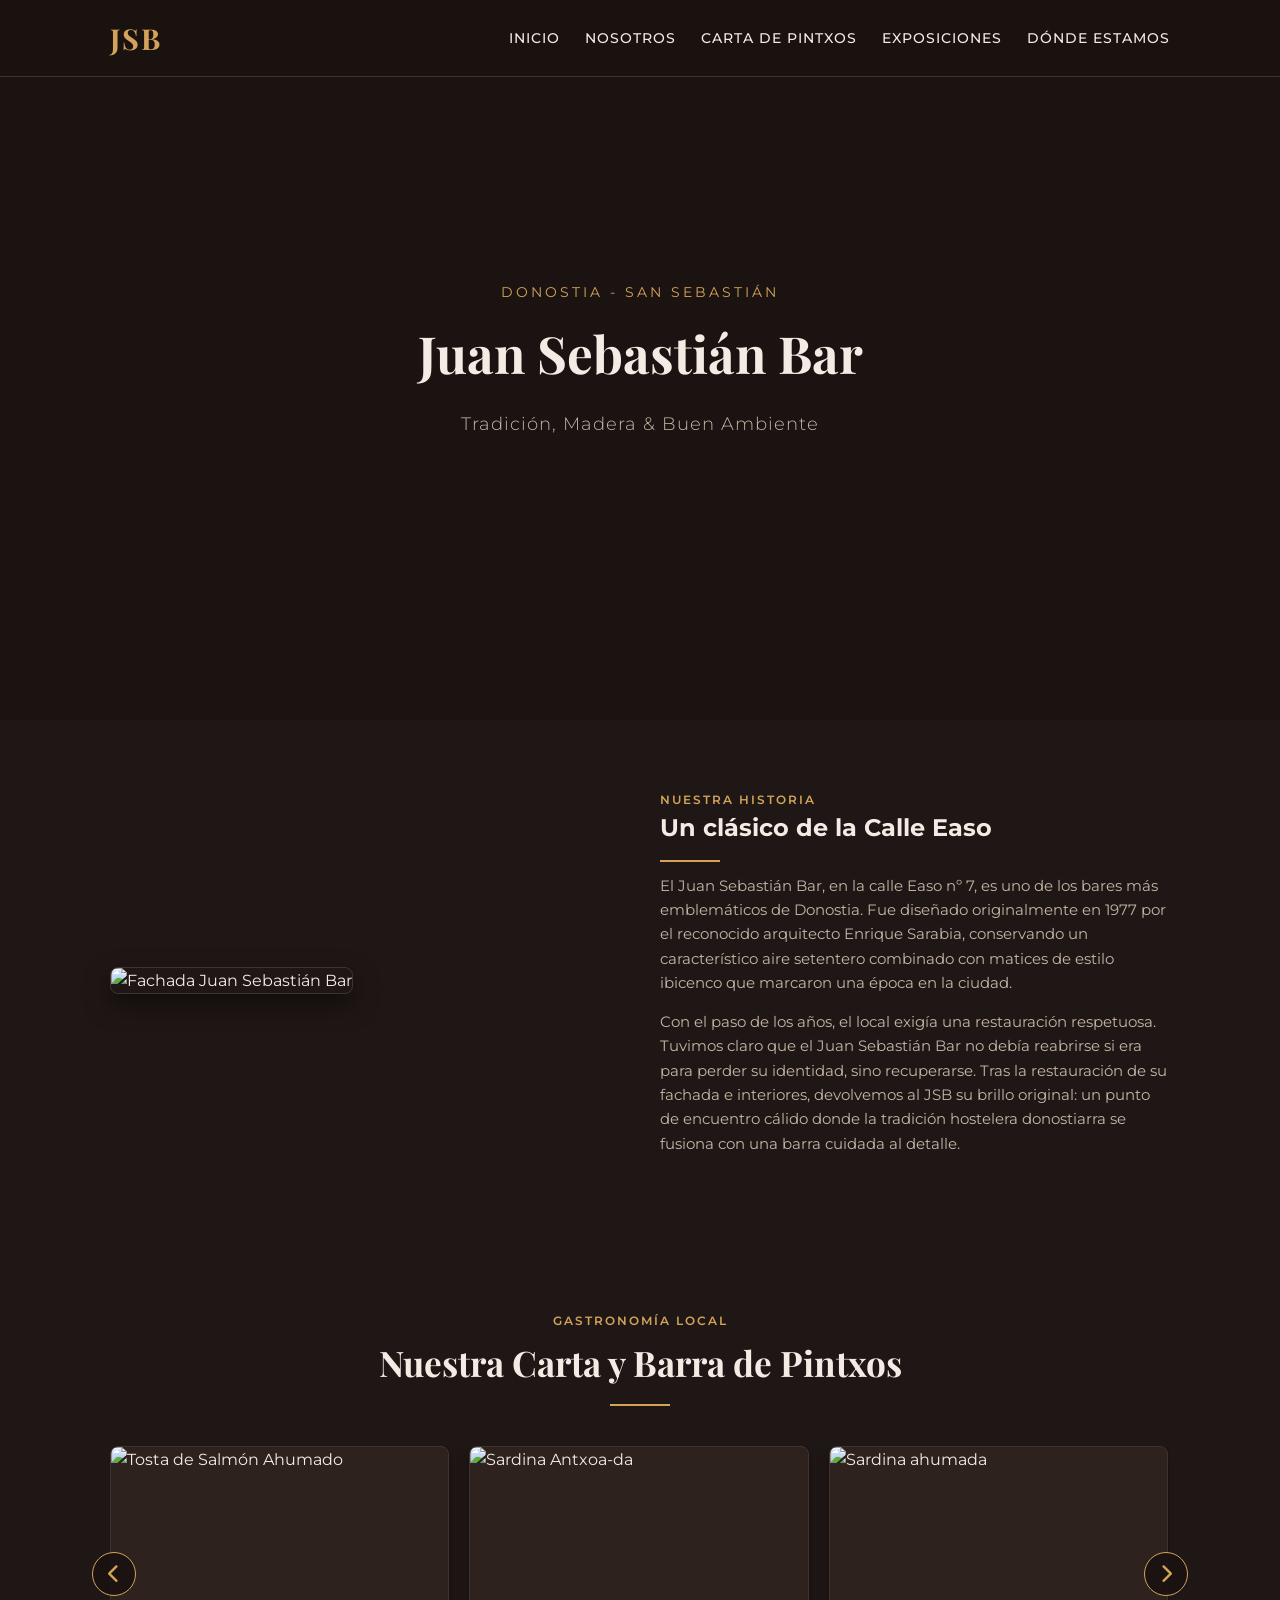
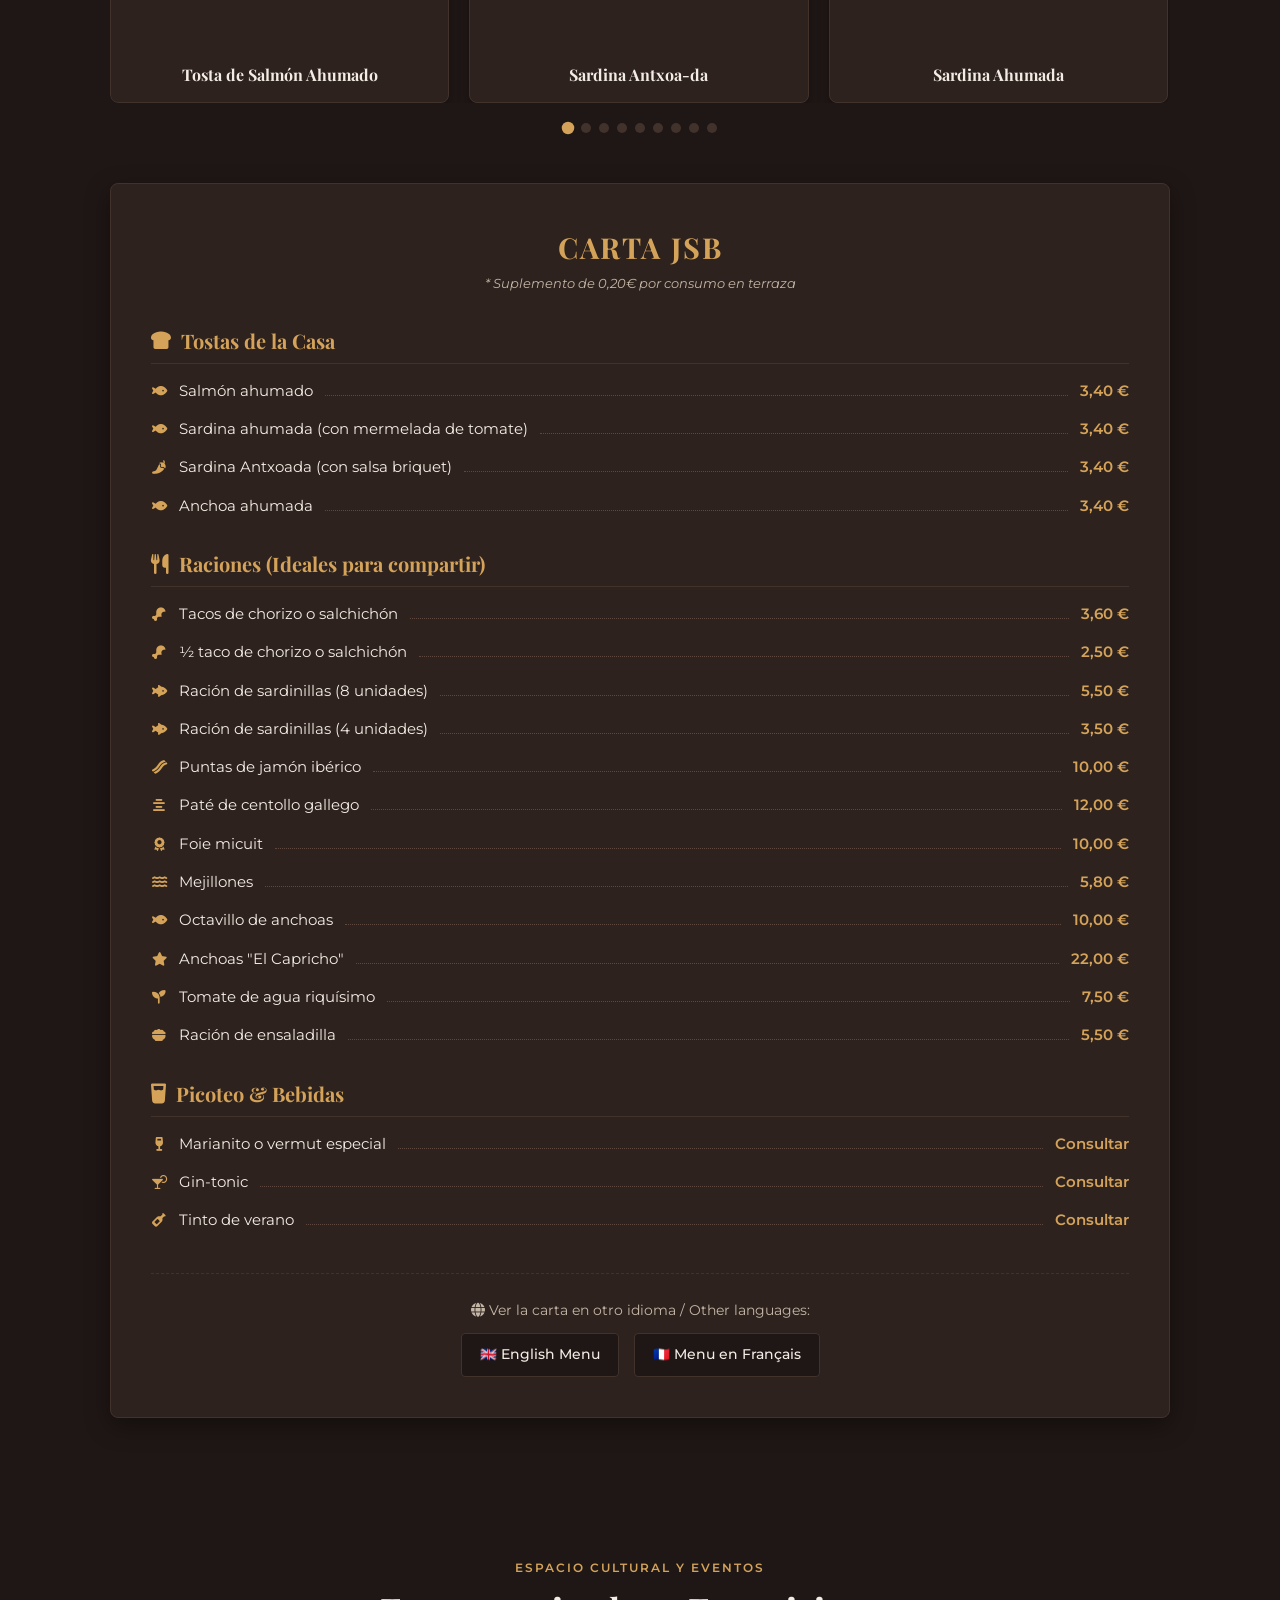
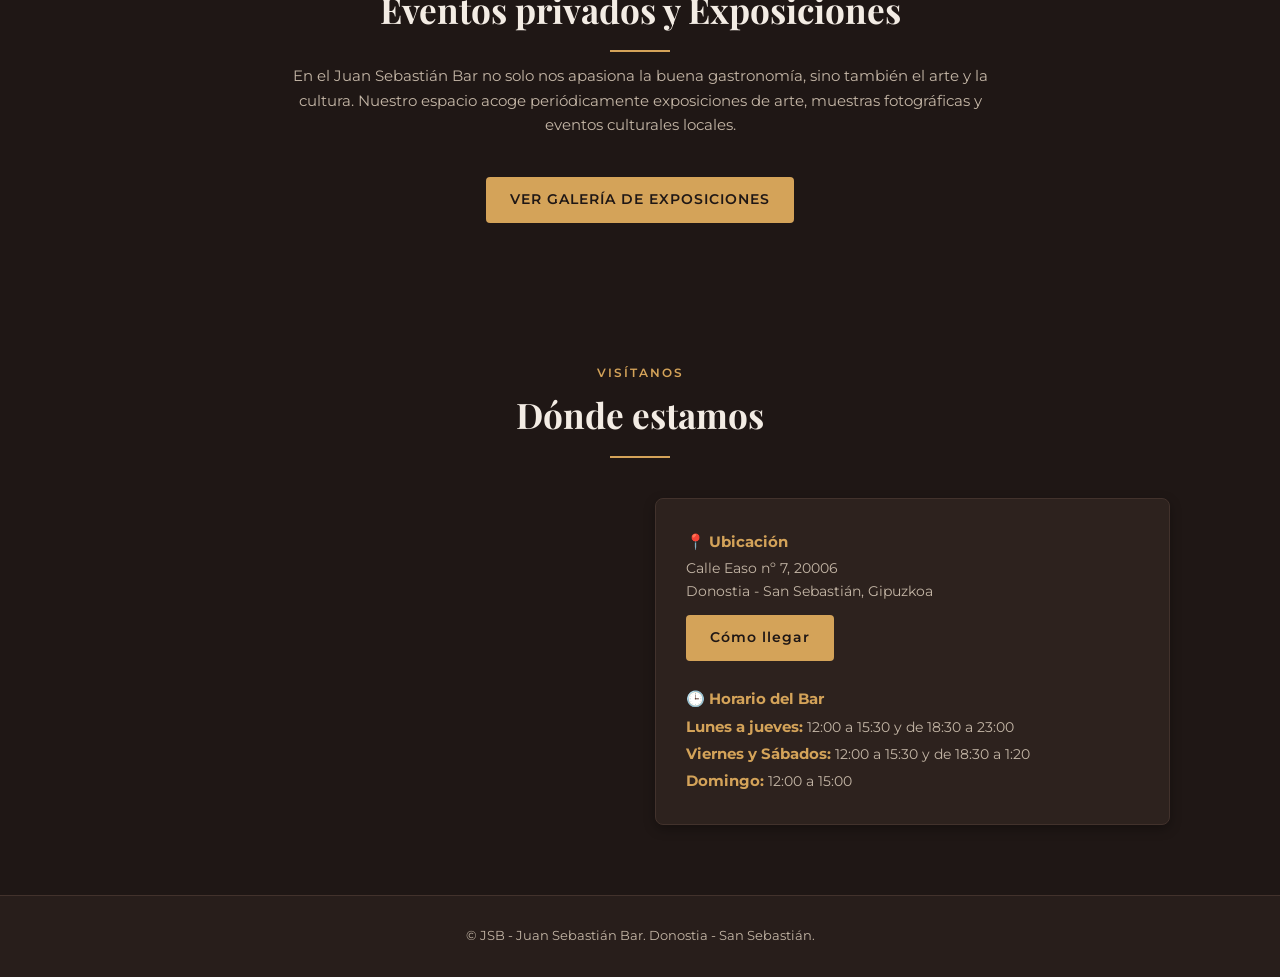
==== index.html @ ae6608cb "Add files via upload" ====
<!DOCTYPE html>
<html lang="es">
<head>
    <meta charset="UTF-8">
    <meta name="viewport" content="width=device-width, initial-scale=1.0">
    <title>JSB - Juan Sebastián Bar | Donostia</title>

    <!-- Fuentes Google -->
    <link rel="preconnect" href="https://fonts.googleapis.com">
    <link rel="preconnect" href="https://fonts.gstatic.com" crossorigin>
    <link href="https://fonts.googleapis.com/css2?family=Playfair+Display:ital,wght@0,500;0,700;1,400&family=Montserrat:wght@300;400;500;600&display=swap" rel="stylesheet">

    <!-- Iconos FontAwesome -->
    <link rel="stylesheet" href="https://cdnjs.cloudflare.com/ajax/libs/font-awesome/6.4.0/css/all.min.css">

    <!-- Estilos CSS -->
    <link rel="stylesheet" href="Style.css">
</head>
<body>

    <!-- NAVEGACIÓN EN MADERA OSCURA -->
    <nav>
        <div class="nav-container">
            <a href="#inicio" class="logo">JSB</a>

            <ul class="nav-links">
                <li><a href="#inicio">Inicio</a></li>
                <li><a href="#historia">Nosotros</a></li>
                <li><a href="#pintxos">Carta de Pintxos</a></li>
                <li><a href="#eventos">Exposiciones</a></li>
                <li><a href="#contacto">Dónde estamos</a></li>
            </ul>
        </div>
    </nav>

    <!-- BANNER PRINCIPAL CON FONDO MADERA/CÁLIDO -->
    <header id="inicio" class="hero-banner" style="background: linear-gradient(rgba(26, 18, 16, 0.75), rgba(26, 18, 16, 0.75)), url('imagenes/image1.jpeg') center/cover no-repeat;">
        <div class="hero-box fade-in">
            <span class="hero-tag">DONOSTIA - SAN SEBASTIÁN</span>
            <h1>Juan Sebastián Bar</h1>
            <p class="hero-subtitle">Tradición, Madera & Buen Ambiente</p>
        </div>
    </header>

    <!-- SECCIÓN NUESTRA HISTORIA -->
    <section id="historia" class="history-container fade-in">
        <div class="history-grid">
            <div class="history-image">
                <img src="imagenes/image1.jpeg" alt="Fachada Juan Sebastián Bar">
            </div>
            <div class="history-text">
                <span class="section-subtitle">NUESTRA HISTORIA</span>
                <h2>Un clásico de la Calle Easo</h2>
                <div class="gold-line"></div>
                <p>
                    El Juan Sebastián Bar, en la calle Easo nº 7, es uno de los bares más emblemáticos de Donostia. Fue diseñado originalmente en 1977 por el reconocido arquitecto Enrique Sarabia, conservando un característico aire setentero combinado con matices de estilo ibicenco que marcaron una época en la ciudad.
                </p>
                <p>
                    Con el paso de los años, el local exigía una restauración respetuosa. Tuvimos claro que el Juan Sebastián Bar no debía reabrirse si era para perder su identidad, sino recuperarse. Tras la restauración de su fachada e interiores, devolvemos al JSB su brillo original: un punto de encuentro cálido donde la tradición hostelera donostiarra se fusiona con una barra cuidada al detalle.
                </p>
            </div>
        </div>
    </section>

    <!-- SECCIÓN GASTRONOMÍA -->
    <!-- SECCIÓN GASTRONOMÍA CON CARRUSEL -->
    <section id="pintxos" class="pintxos-section fade-in">
        <div class="section-title-container">
            <span class="section-subtitle">GASTRONOMÍA LOCAL</span>
            <h2>Nuestra Carta y Barra de Pintxos</h2>
            <div class="gold-line center"></div>
        </div>

        <!-- CARRUSEL INTERACTIVO -->
        <div class="tostas-carousel-container">
    <button class="tostas-arrow prev-tosta" id="prevBtn"><i class="fa-solid fa-chevron-left"></i></button>
    
    <div class="tostas-track-container">
        <div class="tostas-track" id="carouselTrack">
            <div class="tosta-card">
                <div class="img-wrapper"><img src="imagenes/salmon.jpeg" alt="Tosta de Salmón Ahumado"></div>
                <h4>Tosta de Salmón Ahumado</h4>
            </div>
            <div class="tosta-card">
                <div class="img-wrapper"><img src="imagenes/antxoapica.jpeg" alt="Sardina Antxoa-da"></div>
                <h4>Sardina Antxoa-da</h4>
            </div>
            <div class="tosta-card">
                <div class="img-wrapper"><img src="imagenes/sanrdinadulce.jpeg" alt="Sardina ahumada"></div>
                <h4>Sardina Ahumada</h4>
            </div>
            <div class="tosta-card">
                <div class="img-wrapper"><img src="imagenes/tostasard.jpeg" alt="Anchoa ahumada"></div>
                <h4>Anchoa Ahumada</h4>
            </div>
            <div class="tosta-card">
                <div class="img-wrapper"><img src="imagenes/foit.jpeg" alt="Foie micuit"></div>
                <h4>Foie Micuit</h4>
            </div>
            <div class="tosta-card">
                <div class="img-wrapper"><img src="imagenes/tomate.jpeg" alt="Tomate riquísimo"></div>
                <h4>Tomate Riquísimo</h4>
            </div>
            <div class="tosta-card">
                <div class="img-wrapper"><img src="imagenes/puntas.jpeg" alt="Puntas de jamón"></div>
                <h4>Puntas de Jamón</h4>
            </div>
            <div class="tosta-card">
                <div class="img-wrapper"><img src="imagenes/sardinillas.jpeg" alt="Sardinillas"></div>
                <h4>Sardinillas</h4>
            </div>
            <div class="tosta-card">
                <div class="img-wrapper"><img src="imagenes/donostiarra.jpeg" alt="Donostiarra"></div>
                <h4>Donostiarra</h4>
            </div>
        </div>
    </div>

    <button class="tostas-arrow next-tosta" id="nextBtn"><i class="fa-solid fa-chevron-right"></i></button>
</div>

        <!-- PUNTOS INDICADORES DEL CARRUSEL -->
        <div class="carousel-dots" id="carouselDots">
            <span class="dot active"></span>
            <span class="dot"></span>
            <span class="dot"></span>
            <span class="dot"></span>
            <span class="dot"></span>
            <span class="dot"></span>
            <span class="dot"></span>
            <span class="dot"></span>
            <span class="dot"></span>
        </div>

        <!-- CARTA PROFESIONAL CON TRADUCCIÓN AUTOMÁTICA ACTIVA -->
        <div class="menu-container" id="carta-jsb">
            <div class="menu-header">
                <h3>CARTA JSB</h3>
                <p class="terrace-note">* Suplemento de 0,20€ por consumo en terraza</p>
            </div>

            <!-- CATEGORÍA 1 -->
            <div class="menu-category">
                <h4><i class="fa-solid fa-bread-slice"></i> Tostas de la Casa</h4>
                <div class="menu-grid">
                    <div class="menu-item">
                        <span class="item-name"><i class="fa-solid fa-fish"></i> Salmón ahumado</span>
                        <span class="item-dots"></span>
                        <span class="item-price">3,40 €</span>
                    </div>
                    <div class="menu-item">
                        <span class="item-name"><i class="fa-solid fa-fish"></i> Sardina ahumada (con mermelada de tomate)</span>
                        <span class="item-dots"></span>
                        <span class="item-price">3,40 €</span>
                    </div>
                    <div class="menu-item">
                        <span class="item-name"><i class="fa-solid fa-pepper-hot"></i> Sardina Antxoada (con salsa briquet)</span>
                        <span class="item-dots"></span>
                        <span class="item-price">3,40 €</span>
                    </div>
                    <div class="menu-item">
                        <span class="item-name"><i class="fa-solid fa-fish"></i> Anchoa ahumada</span>
                        <span class="item-dots"></span>
                        <span class="item-price">3,40 €</span>
                    </div>
                </div>
            </div>

            <!-- CATEGORÍA 2 -->
            <div class="menu-category">
                <h4><i class="fa-solid fa-utensils"></i> Raciones (Ideales para compartir)</h4>
                <div class="menu-grid">
                    <div class="menu-item">
                        <span class="item-name"><i class="fa-solid fa-drumstick-bite"></i> Tacos de chorizo o salchichón</span>
                        <span class="item-dots"></span>
                        <span class="item-price">3,60 €</span>
                    </div>
                    <div class="menu-item">
                        <span class="item-name"><i class="fa-solid fa-drumstick-bite"></i> ½ taco de chorizo o salchichón</span>
                        <span class="item-dots"></span>
                        <span class="item-price">2,50 €</span>
                    </div>
                    <div class="menu-item">
                        <span class="item-name"><i class="fa-solid fa-fish-fins"></i> Ración de sardinillas (8 unidades)</span>
                        <span class="item-dots"></span>
                        <span class="item-price">5,50 €</span>
                    </div>
                    <div class="menu-item">
                        <span class="item-name"><i class="fa-solid fa-fish-fins"></i> Ración de sardinillas (4 unidades)</span>
                        <span class="item-dots"></span>
                        <span class="item-price">3,50 €</span>
                    </div>
                    <div class="menu-item">
                        <span class="item-name"><i class="fa-solid fa-bacon"></i> Puntas de jamón ibérico</span>
                        <span class="item-dots"></span>
                        <span class="item-price">10,00 €</span>
                    </div>
                    <div class="menu-item">
                        <span class="item-name"><i class="fa-solid fa-align-center"></i> Paté de centollo gallego</span>
                        <span class="item-dots"></span>
                        <span class="item-price">12,00 €</span>
                    </div>
                    <div class="menu-item">
                        <span class="item-name"><i class="fa-solid fa-award"></i> Foie micuit</span>
                        <span class="item-dots"></span>
                        <span class="item-price">10,00 €</span>
                    </div>
                    <div class="menu-item">
                        <span class="item-name"><i class="fa-solid fa-water"></i> Mejillones</span>
                        <span class="item-dots"></span>
                        <span class="item-price">5,80 €</span>
                    </div>
                    <div class="menu-item">
                        <span class="item-name"><i class="fa-solid fa-fish"></i> Octavillo de anchoas</span>
                        <span class="item-dots"></span>
                        <span class="item-price">10,00 €</span>
                    </div>
                    <div class="menu-item">
                        <span class="item-name"><i class="fa-solid fa-star"></i> Anchoas "El Capricho"</span>
                        <span class="item-dots"></span>
                        <span class="item-price">22,00 €</span>
                    </div>
                    <div class="menu-item">
                        <span class="item-name"><i class="fa-solid fa-seedling"></i> Tomate de agua riquísimo</span>
                        <span class="item-dots"></span>
                        <span class="item-price">7,50 €</span>
                    </div>
                    <div class="menu-item">
                        <span class="item-name"><i class="fa-solid fa-bowl-food"></i> Ración de ensaladilla</span>
                        <span class="item-dots"></span>
                        <span class="item-price">5,50 €</span>
                    </div>
                </div>
            </div>

            <!-- CATEGORÍA 3 -->
            <div class="menu-category">
                <h4><i class="fa-solid fa-glass-water"></i> Picoteo & Bebidas</h4>
                <div class="menu-grid">
                    <div class="menu-item">
                        <span class="item-name"><i class="fa-solid fa-wine-glass"></i> Marianito o vermut especial</span>
                        <span class="item-dots"></span>
                        <span class="item-price">Consultar</span>
                    </div>
                    <div class="menu-item">
                        <span class="item-name"><i class="fa-solid fa-cocktail"></i> Gin-tonic</span>
                        <span class="item-dots"></span>
                        <span class="item-price">Consultar</span>
                    </div>
                    <div class="menu-item">
                        <span class="item-name"><i class="fa-solid fa-wine-bottle"></i> Tinto de verano</span>
                        <span class="item-dots"></span>
                        <span class="item-price">Consultar</span>
                    </div>
                </div>
            </div>

            <!-- ENLACES DE TRADUCCIÓN FUNCIONALES -->
            <div class="language-links">
                <span class="lang-title"><i class="fa-solid fa-globe"></i> Ver la carta en otro idioma / Other languages:</span>
                <div class="lang-buttons">
                    <a href="https://translate.google.com/translate?sl=es&tl=en&u=https://juansebastianbar.com" target="_blank" class="lang-btn">🇬🇧 English Menu</a>
                    <a href="https://translate.google.com/translate?sl=es&tl=fr&u=https://juansebastianbar.com" target="_blank" class="lang-btn">🇫🇷 Menu en Français</a>
                </div>
            </div>
        </div>
    </section>

    <!-- SECCIÓN EXPOSICIONES (RESTAURADA A SU FORMATO ORIGINAL) -->
    <section id="eventos" class="exhibitions-section fade-in">
        <div class="section-title-container">
            <span class="section-subtitle">ESPACIO CULTURAL Y EVENTOS</span>
            <h2>Eventos privados y Exposiciones</h2>
            <div class="gold-line center"></div>
            <p class="section-desc">
                En el Juan Sebastián Bar no solo nos apasiona la buena gastronomía, sino también el arte y la cultura. Nuestro espacio acoge periódicamente exposiciones de arte, muestras fotográficas y eventos culturales locales.
            </p>
        </div>

        <div class="events-actions">
            <a href="Exposiciones.html" class="btn-gold">VER GALERÍA DE EXPOSICIONES</a>
        </div>
    </section>

    <!-- SECCIÓN DÓNDE ESTAMOS -->
    <section id="contacto" class="contact-section fade-in">
        <div class="section-title-container">
            <span class="section-subtitle">VISÍTANOS</span>
            <h2>Dónde estamos</h2>
            <div class="gold-line center"></div>
        </div>

        <div class="contact-container-video">
            <div class="map-wrapper">
                <iframe src="https://www.google.com/maps/embed?pb=!1m18!1m12!1m3!1d2902.825828775443!2d-1.983944623415136!3d43.31792697112028!2m2!1f0!2f0!3f0!3m2!1i1024!2i768!4f13.1!3m3!1m2!1s0xd51a012a9e34ab5%3A0x6bd73305a41d9bf8!2sEaso%20Kalea%2C%207%2C%2020006%20Donostia%2C%20Gipuzkoa!5e0!3m2!1ses!2ses!4v1700000000000!5m2!1ses!2ses" width="100%" height="320" style="border:0; border-radius: 8px;" allowfullscreen="" loading="lazy"></iframe>
            </div>

            <div class="contact-card-box">
                <div class="info-item">
                    <strong>📍 Ubicación</strong>
                    <p>Calle Easo nº 7, 20006<br>Donostia - San Sebastián, Gipuzkoa</p>
                    <a href="https://maps.google.com/?q=Easo+Kalea+7+Donostia" target="_blank" class="btn-gold" style="margin-top: 12px; display: inline-block;">Cómo llegar</a>
                </div>

                <div class="info-item" style="margin-top: 25px;">
                    <strong>🕒 Horario del Bar</strong>
                    <p><strong>Lunes a jueves:</strong> 12:00 a 15:30 y de 18:30 a 23:00</p>
                    <p><strong>Viernes y Sábados:</strong> 12:00 a 15:30 y de 18:30 a 1:20</p>
                    <p><strong>Domingo:</strong> 12:00 a 15:00</p>
                </div>
            </div>
        </div>
    </section>

    <footer>
        &copy; JSB - Juan Sebastián Bar. Donostia - San Sebastián.
    </footer>

    <script src="script.js"></script>
</body>
</html>
---- Style.css ----
:root {
    --bg-main: #1f1715;
    --bg-section: #281e1b;
    --card-bg: #2d221e;
    --text-light: #f3ece4;
    --text-muted: #c4b6a6;
    --gold-accent: #d4a359;
    --gold-hover: #e5b86e;
    --border-color: #42322c;
    --font-heading: 'Playfair Display', serif;
    --font-body: 'Montserrat', sans-serif;
}

* {
    box-sizing: border-box;
    margin: 0;
    padding: 0;
}

body {
    background-color: var(--bg-main);
    color: var(--text-light);
    font-family: var(--font-body);
    line-height: 1.6;
}

/* NAVEGACIÓN EN MADERA OSCURA */
nav {
    position: fixed;
    top: 0;
    left: 0;
    width: 100%;
    background-color: rgba(26, 18, 16, 0.95);
    backdrop-filter: blur(8px);
    border-bottom: 1px solid var(--border-color);
    z-index: 1000;
}

.nav-container {
    max-width: 1100px;
    margin: 0 auto;
    display: flex;
    justify-content: space-between;
    align-items: center;
    padding: 15px 20px;
}

.logo {
    font-family: var(--font-heading);
    font-size: 1.8rem;
    font-weight: 700;
    color: var(--gold-accent);
    text-decoration: none;
    letter-spacing: 2px;
}

.nav-links {
    display: flex;
    list-style: none;
    gap: 25px;
}

.nav-links a {
    text-decoration: none;
    color: var(--text-light);
    font-size: 0.88rem;
    font-weight: 500;
    text-transform: uppercase;
    letter-spacing: 1px;
    transition: color 0.3s ease;
}

.nav-links a:hover {
    color: var(--gold-accent);
}

/* HERO BANNER */
.hero-banner {
    height: 80vh;
    min-height: 500px;
    display: flex;
    align-items: center;
    justify-content: center;
    text-align: center;
    padding: 0 20px;
}

.hero-box {
    color: #ffffff;
    max-width: 700px;
}

.hero-tag {
    font-size: 0.85rem;
    letter-spacing: 3px;
    text-transform: uppercase;
    color: var(--gold-accent);
    display: block;
    margin-bottom: 10px;
}

.hero-box h1 {
    font-family: var(--font-heading);
    font-size: 3.2rem;
    margin-bottom: 15px;
    font-weight: 700;
    color: var(--text-light);
}

.hero-subtitle {
    font-size: 1.1rem;
    font-weight: 300;
    letter-spacing: 1px;
    color: var(--text-muted);
}

/* SECCIONES GENERALES */
section {
    max-width: 1100px;
    margin: 0 auto;
    padding: 70px 20px;
}

.section-title-container {
    text-align: center;
    margin-bottom: 40px;
}

.section-subtitle {
    font-size: 0.75rem;
    letter-spacing: 2px;
    text-transform: uppercase;
    color: var(--gold-accent);
    font-weight: 600;
    display: block;
}

.section-title-container h2 {
    font-family: var(--font-heading);
    font-size: 2.2rem;
    margin-top: 5px;
    color: var(--text-light);
}

.gold-line {
    width: 60px;
    height: 2px;
    background-color: var(--gold-accent);
    margin: 12px 0;
}

.gold-line.center {
    margin: 12px auto;
}

.section-desc {
    max-width: 700px;
    margin: 0 auto;
    color: var(--text-muted);
    font-size: 0.95rem;
}

/* HISTORIA */
.history-grid {
    display: grid;
    grid-template-columns: 1fr 1fr;
    gap: 40px;
    align-items: center;
}

.history-image img {
    width: 100%;
    border-radius: 8px;
    box-shadow: 0 10px 25px rgba(0,0,0,0.5);
    border: 1px solid var(--border-color);
}

.history-text p {
    color: var(--text-muted);
    margin-bottom: 15px;
    font-size: 0.95rem;
}

/* CARRUSEL EXCLUSIVO DE TOSTAS */
.tostas-carousel-container {
    position: relative !important;
    width: 100%;
    max-width: 1100px;
    margin: 0 auto 20px auto;
}

.tostas-track-container {
    overflow: hidden;
    width: 100%;
    border-radius: 8px;
}

.tostas-track {
    display: flex;
    gap: 20px;
    transition: transform 0.4s ease-in-out;
}

/* TARJETAS */
.tosta-card {
    flex: 0 0 calc(33.333% - 14px);
    background: var(--card-bg);
    border-radius: 8px;
    overflow: hidden;
    border: 1px solid var(--border-color);
    box-shadow: 0 4px 12px rgba(0,0,0,0.3);
}

.tosta-card .img-wrapper {
    width: 100%;
    height: 200px;
}

.tosta-card .img-wrapper img {
    width: 100%;
    height: 100%;
    object-fit: cover;
}

.tosta-card h4 {
    font-family: var(--font-heading);
    font-size: 1rem;
    padding: 15px 10px;
    color: var(--text-light);
    text-align: center;
}

/* FLECHAS ANCLADAS EXCLUSIVAMENTE A LAS TOSTAS */
.tostas-arrow {
    position: absolute;
    top: 50%;
    transform: translateY(-50%);
    background: rgba(26, 18, 16, 0.9);
    border: 1px solid var(--gold-accent);
    color: var(--gold-accent);
    width: 44px;
    height: 44px;
    border-radius: 50%;
    cursor: pointer;
    font-size: 1.2rem;
    z-index: 10;
    display: flex;
    align-items: center;
    justify-content: center;
    transition: all 0.3s ease;
}

.tostas-arrow:hover {
    background: var(--gold-accent);
    color: #1f1715;
}

.prev-tosta {
    left: -18px;
}

.next-tosta {
    right: -18px;
}

/* PUNTOS INDICADORES ABAJO */
.carousel-dots {
    display: flex;
    justify-content: center;
    gap: 8px;
    margin-top: 15px;
    margin-bottom: 50px;
}

.dot {
    width: 10px;
    height: 10px;
    background-color: var(--border-color);
    border-radius: 50%;
    cursor: pointer;
    transition: background-color 0.3s ease, transform 0.3s ease;
}

.dot.active {
    background-color: var(--gold-accent);
    transform: scale(1.25);
}

/* RESPONSIVE MÓVIL */
@media (max-width: 768px) {
    .tosta-card {
        flex: 0 0 100%;
    }
    .prev-tosta { left: 5px; }
    .next-tosta { right: 5px; }
}

/* CARTA MENÚ */
.menu-container {
    background: var(--card-bg);
    border-radius: 8px;
    padding: 40px;
    border: 1px solid var(--border-color);
    box-shadow: 0 8px 24px rgba(0,0,0,0.4);
}

.menu-header {
    text-align: center;
    margin-bottom: 30px;
}

.menu-header h3 {
    font-family: var(--font-heading);
    font-size: 1.8rem;
    letter-spacing: 2px;
    color: var(--gold-accent);
}

.terrace-note {
    font-size: 0.8rem;
    color: var(--text-muted);
    font-style: italic;
    margin-top: 4px;
}

.menu-category {
    margin-top: 30px;
}

.menu-category h4 {
    font-family: var(--font-heading);
    font-size: 1.25rem;
    color: var(--gold-accent);
    margin-bottom: 15px;
    border-bottom: 1px solid var(--border-color);
    padding-bottom: 6px;
    display: flex;
    align-items: center;
    gap: 10px;
}

.menu-grid {
    display: grid;
    grid-template-columns: 1fr;
    gap: 14px;
}

.menu-item {
    display: flex;
    align-items: baseline;
    font-size: 0.95rem;
}

.menu-item .item-name i {
    color: var(--gold-accent);
    margin-right: 8px;
    font-size: 0.85rem;
    width: 16px;
    text-align: center;
}

.item-dots {
    flex-grow: 1;
    border-bottom: 1px dotted #5e473f;
    margin: 0 12px;
}

.item-price {
    font-weight: 600;
    color: var(--gold-accent);
}

/* IDIOMAS */
.language-links {
    margin-top: 40px;
    padding-top: 25px;
    border-top: 1px dashed var(--border-color);
    text-align: center;
}

.lang-title {
    display: block;
    font-size: 0.88rem;
    color: var(--text-muted);
    margin-bottom: 12px;
}

.lang-buttons {
    display: flex;
    justify-content: center;
    gap: 15px;
    flex-wrap: wrap;
}

.lang-btn {
    display: inline-block;
    padding: 10px 18px;
    background-color: var(--bg-main);
    border: 1px solid var(--border-color);
    color: var(--text-light);
    border-radius: 4px;
    text-decoration: none;
    font-size: 0.85rem;
    font-weight: 500;
    transition: all 0.3s ease;
}

.lang-btn:hover {
    border-color: var(--gold-accent);
    color: var(--gold-accent);
}

/* GALERÍA DE EXPOSICIONES ORIGINAL (EN MISA DE CUADRÍCULA) */
.gallery-grid {
    display: grid;
    grid-template-columns: repeat(auto-fill, minmax(280px, 1fr));
    gap: 25px;
}

.gallery-card {
    background: var(--card-bg);
    border-radius: 8px;
    overflow: hidden;
    border: 1px solid var(--border-color);
    box-shadow: 0 4px 12px rgba(0,0,0,0.3);
}

.gallery-card img {
    width: 100%;
    height: 220px;
    object-fit: cover;
}

.gallery-info {
    padding: 15px 20px;
}

.gallery-info h3 {
    font-family: var(--font-heading);
    font-size: 1.15rem;
    color: var(--gold-accent);
}

.gallery-info p {
    font-size: 0.88rem;
    color: var(--text-muted);
}

/* BOTÓN DORADO */
.btn-gold {
    display: inline-block;
    background-color: var(--gold-accent);
    color: #1f1715;
    padding: 12px 24px;
    border-radius: 4px;
    text-decoration: none;
    font-size: 0.85rem;
    font-weight: 600;
    letter-spacing: 1px;
    transition: background-color 0.3s ease;
}

.btn-gold:hover {
    background-color: var(--gold-hover);
}

.events-actions {
    text-align: center;
    margin-top: 30px;
}

/* CONTACTO */
.contact-container-video {
    display: grid;
    grid-template-columns: 1fr 1fr;
    gap: 30px;
    align-items: start;
}

.contact-card-box {
    background: var(--card-bg);
    border-radius: 8px;
    padding: 30px;
    border: 1px solid var(--border-color);
    box-shadow: 0 4px 12px rgba(0,0,0,0.3);
}

.info-item p {
    font-size: 0.9rem;
    color: var(--text-muted);
    margin-top: 3px;
}

.info-item strong {
    color: var(--gold-accent);
    font-size: 0.95rem;
}

/* FOOTER */
footer {
    text-align: center;
    padding: 30px 20px;
    background-color: var(--bg-section);
    border-top: 1px solid var(--border-color);
    font-size: 0.8rem;
    color: var(--text-muted);
}

/* RESPONSIVE MÓVIL */
@media (max-width: 768px) {
    .nav-links {
        display: none;
    }
    .history-grid, .contact-container-video {
        grid-template-columns: 1fr;
    }
    .hero-box h1 {
        font-size: 2.2rem;
    }
    .menu-container {
        padding: 20px;
    }
}
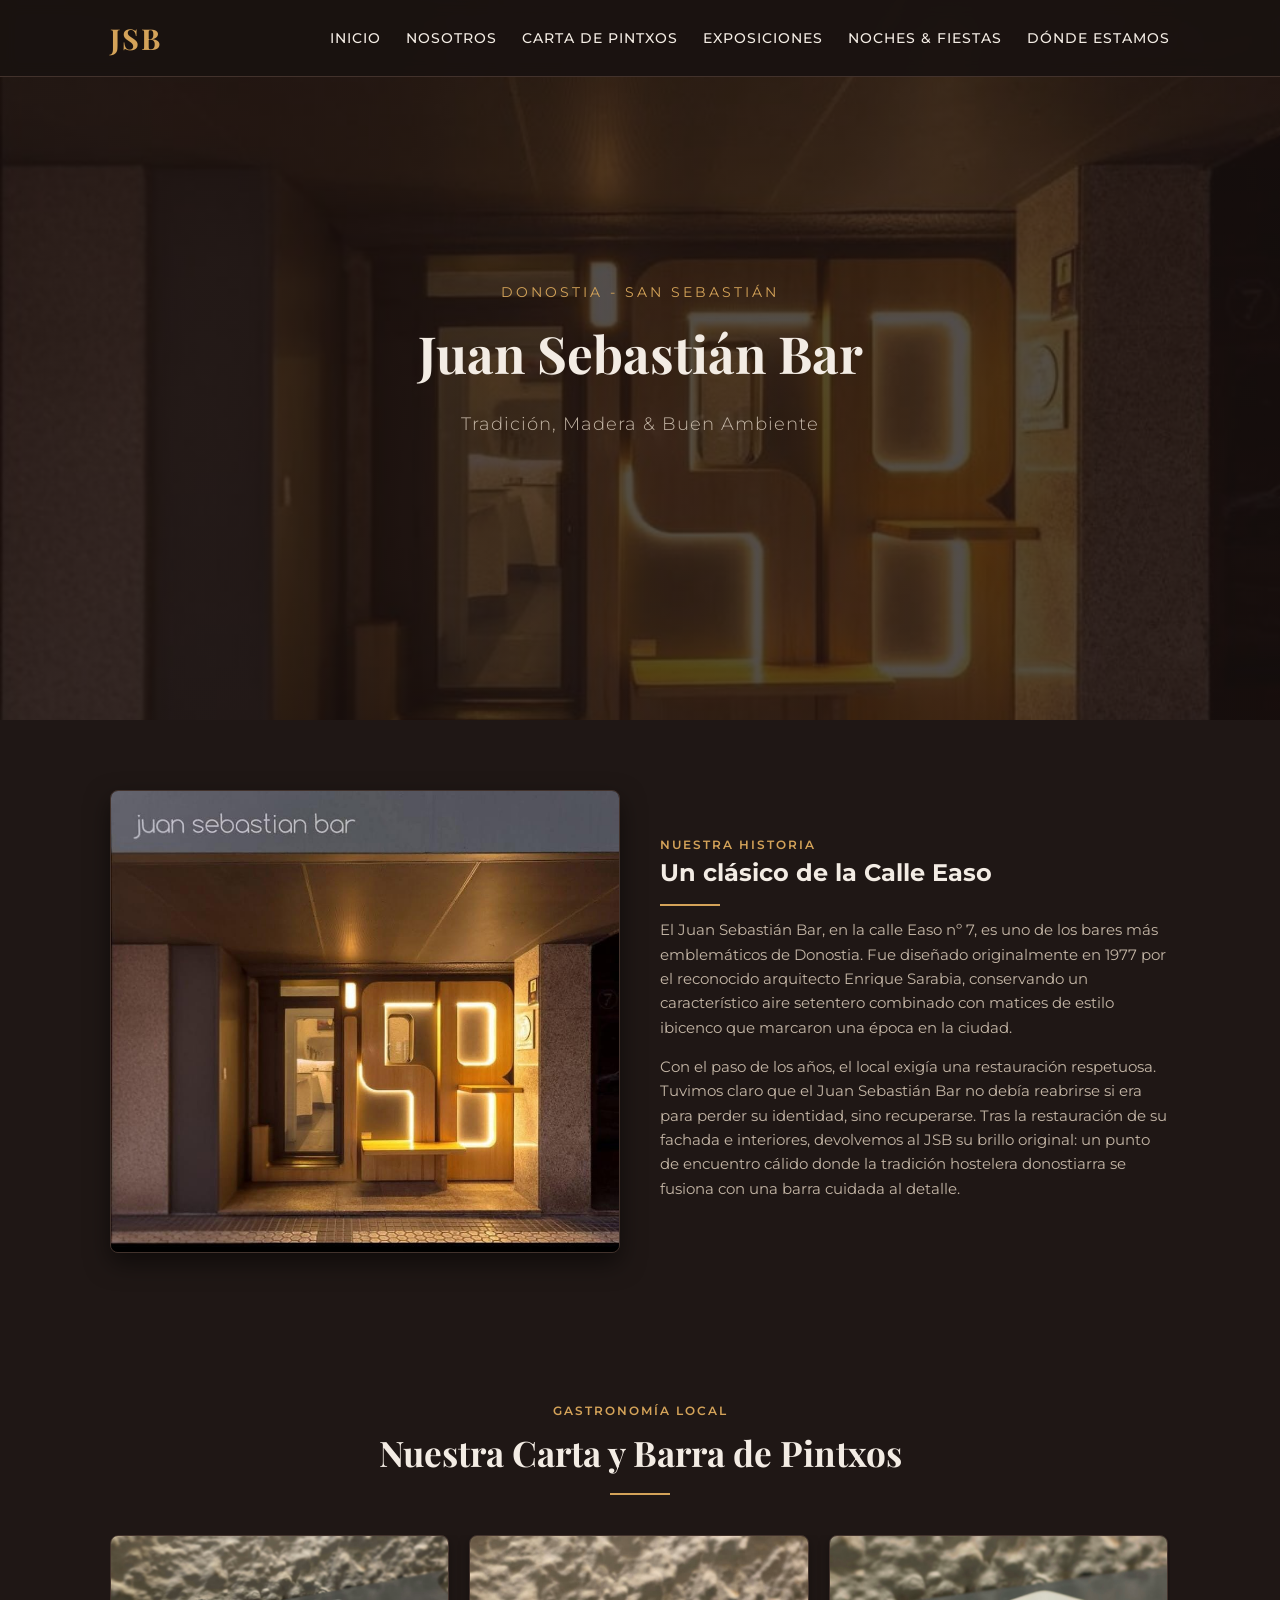
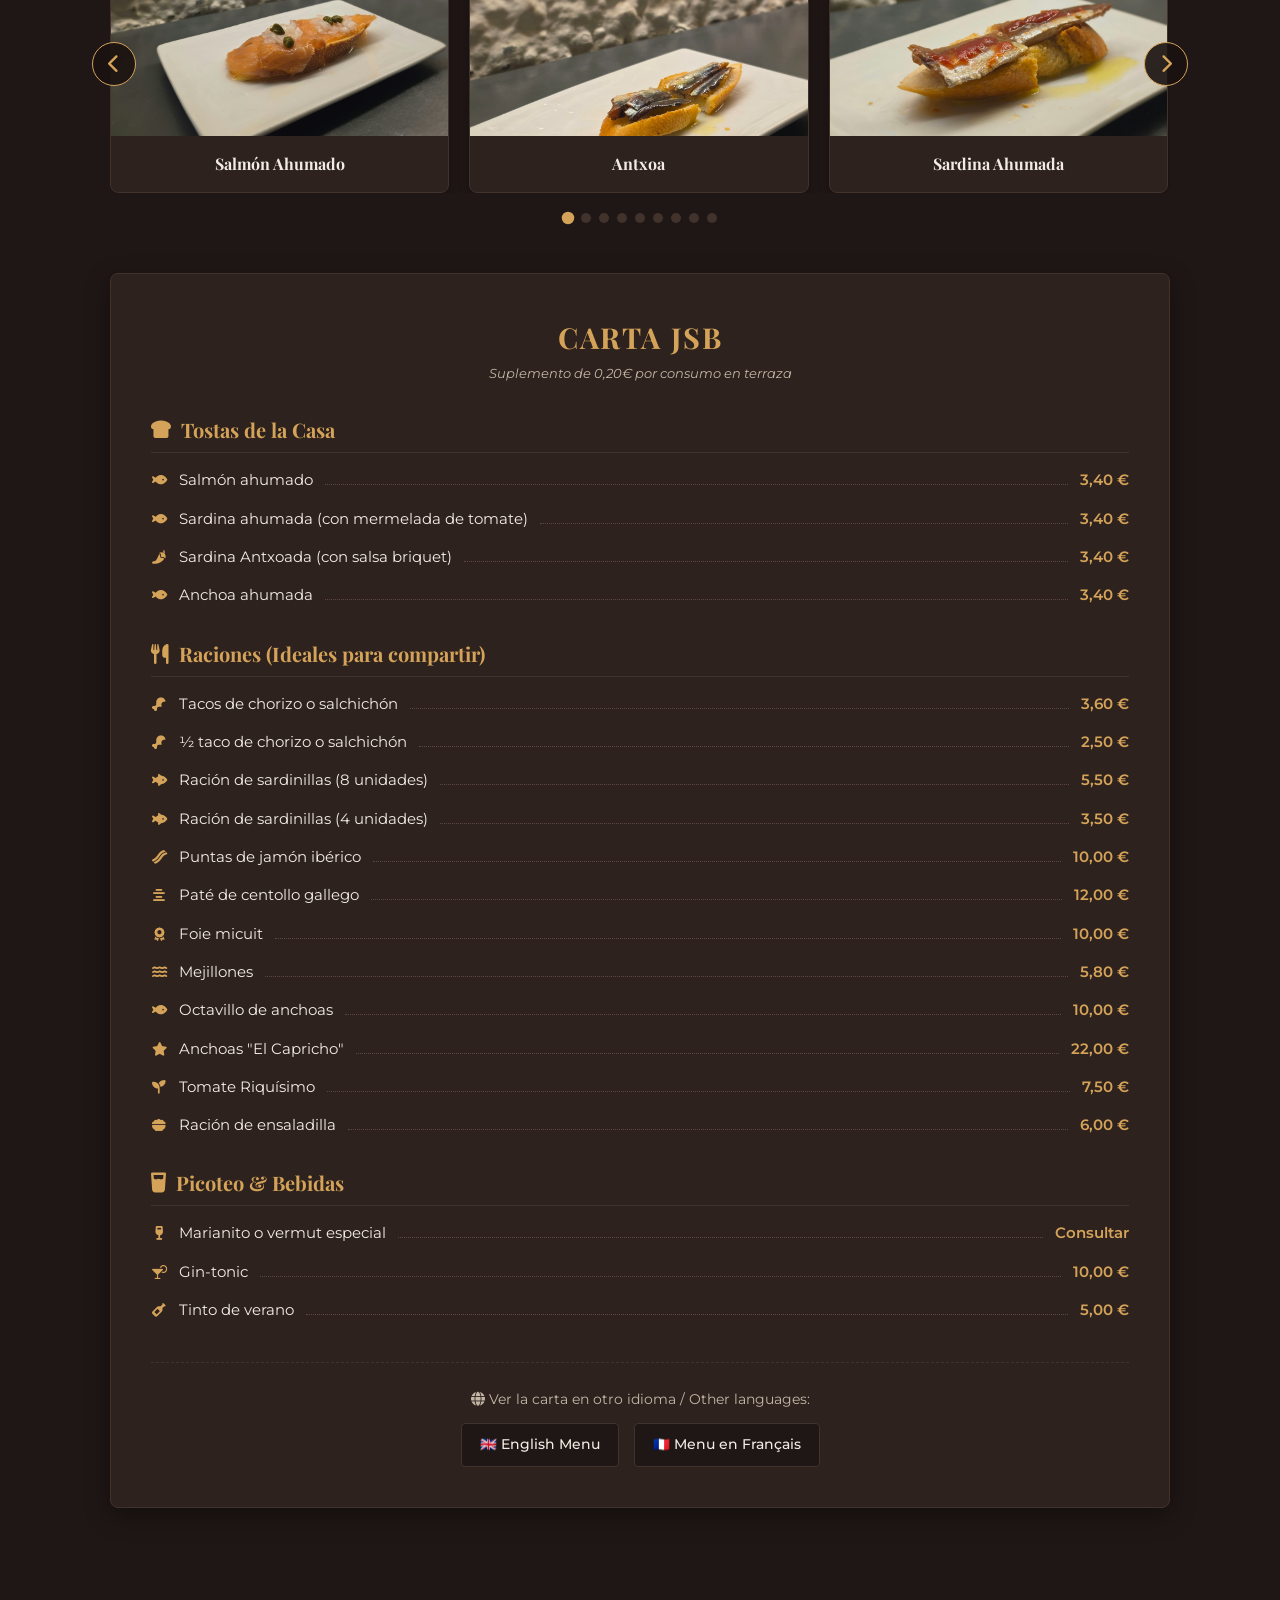
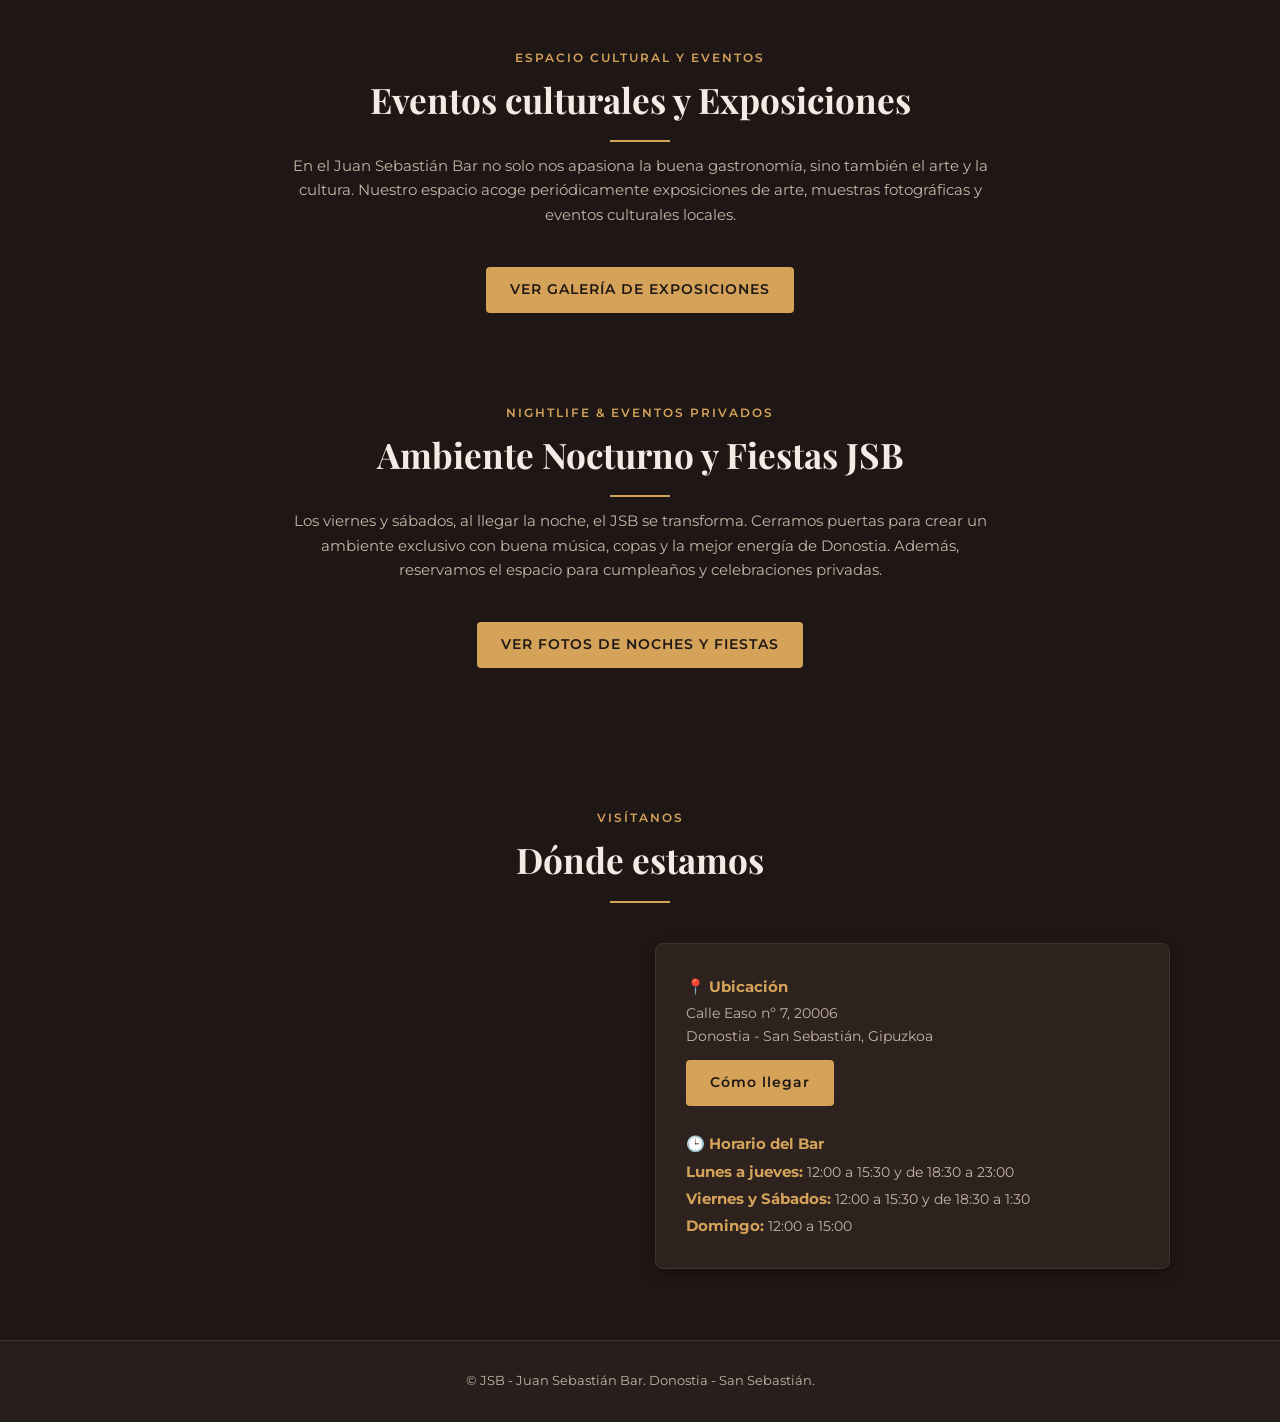
==== commit 0b6d9f2b: "Add files via upload" ====
--- a/index.html
+++ b/index.html
@@ -23,11 +23,17 @@
         <div class="nav-container">
             <a href="#inicio" class="logo">JSB</a>
 
-            <ul class="nav-links">
+            <!-- Botón de menú responsive para móviles -->
+            <button class="nav-toggle" id="navToggle" aria-label="Abrir menú">
+                <i class="fa-solid fa-bars"></i>
+            </button>
+
+            <ul class="nav-links" id="navLinks">
                 <li><a href="#inicio">Inicio</a></li>
                 <li><a href="#historia">Nosotros</a></li>
                 <li><a href="#pintxos">Carta de Pintxos</a></li>
                 <li><a href="#eventos">Exposiciones</a></li>
+                <li><a href="#noches">Noches & Fiestas</a></li>
                 <li><a href="#contacto">Dónde estamos</a></li>
             </ul>
         </div>
@@ -62,7 +68,6 @@
         </div>
     </section>
 
-    <!-- SECCIÓN GASTRONOMÍA -->
     <!-- SECCIÓN GASTRONOMÍA CON CARRUSEL -->
     <section id="pintxos" class="pintxos-section fade-in">
         <div class="section-title-container">
@@ -73,51 +78,75 @@
 
         <!-- CARRUSEL INTERACTIVO -->
         <div class="tostas-carousel-container">
-    <button class="tostas-arrow prev-tosta" id="prevBtn"><i class="fa-solid fa-chevron-left"></i></button>
-    
-    <div class="tostas-track-container">
-        <div class="tostas-track" id="carouselTrack">
-            <div class="tosta-card">
-                <div class="img-wrapper"><img src="imagenes/salmon.jpeg" alt="Tosta de Salmón Ahumado"></div>
-                <h4>Tosta de Salmón Ahumado</h4>
-            </div>
-            <div class="tosta-card">
-                <div class="img-wrapper"><img src="imagenes/antxoapica.jpeg" alt="Sardina Antxoa-da"></div>
-                <h4>Sardina Antxoa-da</h4>
-            </div>
-            <div class="tosta-card">
-                <div class="img-wrapper"><img src="imagenes/sanrdinadulce.jpeg" alt="Sardina ahumada"></div>
-                <h4>Sardina Ahumada</h4>
-            </div>
-            <div class="tosta-card">
-                <div class="img-wrapper"><img src="imagenes/tostasard.jpeg" alt="Anchoa ahumada"></div>
-                <h4>Anchoa Ahumada</h4>
-            </div>
-            <div class="tosta-card">
-                <div class="img-wrapper"><img src="imagenes/foit.jpeg" alt="Foie micuit"></div>
-                <h4>Foie Micuit</h4>
-            </div>
-            <div class="tosta-card">
-                <div class="img-wrapper"><img src="imagenes/tomate.jpeg" alt="Tomate riquísimo"></div>
-                <h4>Tomate Riquísimo</h4>
-            </div>
-            <div class="tosta-card">
-                <div class="img-wrapper"><img src="imagenes/puntas.jpeg" alt="Puntas de jamón"></div>
-                <h4>Puntas de Jamón</h4>
-            </div>
-            <div class="tosta-card">
-                <div class="img-wrapper"><img src="imagenes/sardinillas.jpeg" alt="Sardinillas"></div>
-                <h4>Sardinillas</h4>
-            </div>
-            <div class="tosta-card">
-                <div class="img-wrapper"><img src="imagenes/donostiarra.jpeg" alt="Donostiarra"></div>
-                <h4>Donostiarra</h4>
-            </div>
-        </div>
-    </div>
-
-    <button class="tostas-arrow next-tosta" id="nextBtn"><i class="fa-solid fa-chevron-right"></i></button>
-</div>
+            <button class="tostas-arrow prev-tosta" id="prevBtn"><i class="fa-solid fa-chevron-left"></i></button>
+            
+            <div class="tostas-track-container">
+                <div class="tostas-track" id="carouselTrack">
+                    <div class="tosta-card">
+                        <div class="img-wrapper"><img src="imagenes/salmon.jpeg" alt="Salmón Ahumado"></div>
+                        <h4>Salmón Ahumado</h4>
+                    </div>
+                    <div class="tosta-card">
+                        <div class="img-wrapper"><img src="imagenes/antxoa.jpeg" alt="Antxoa"></div>
+                        <h4>Antxoa</h4>
+                    </div>
+                    <div class="tosta-card">
+                        <div class="img-wrapper"><img src="imagenes/sardina ahumada.jpeg" alt="Sardina Ahumada"></div>
+                        <h4>Sardina Ahumada</h4>
+                    </div>
+                    <div class="tosta-card">
+                        <div class="img-wrapper"><img src="imagenes/antxoapica.jpeg" alt="Anchoa Picante"></div>
+                        <h4>Anchoa Picante</h4>
+                    </div>
+                    <div class="tosta-card">
+                        <div class="img-wrapper"><img src="imagenes/tomate.jpeg" alt="Tomate Riquisimo"></div>
+                        <h4>Tomate Riquísimo</h4>
+                    </div>
+                    <div class="tosta-card">
+                        <div class="img-wrapper"><img src="imagenes/foit.jpeg" alt="Foie Micuit"></div>
+                        <h4>Foie Micuit</h4>
+                    </div>
+                    <div class="tosta-card">
+                        <div class="img-wrapper"><img src="imagenes/puntas.jpeg" alt="Puntas de jamón"></div>
+                        <h4>Puntas de Jamón</h4>
+                    </div>
+                    <div class="tosta-card">
+                        <div class="img-wrapper"><img src="imagenes/sardinillas.jpeg" alt="Sardinillas"></div>
+                        <h4>Sardinillas</h4>
+                    </div>
+                    <div class="tosta-card">
+                        <div class="img-wrapper"><img src="imagenes/gilda.jpeg" alt="Gildas"></div>
+                        <h4>Gildas</h4>
+                    </div>
+                    <div class="tosta-card">
+                        <div class="img-wrapper"><img src="imagenes/salchichon.jpeg" alt="Salchichón"></div>
+                        <h4>Salchichón</h4>
+                    </div>
+                    <div class="tosta-card">
+                        <div class="img-wrapper"><img src="imagenes/chorizo.jpeg" alt="Chorizo"></div>
+                        <h4>Chorizo picante-dulce</h4>
+                    </div>
+                    <div class="tosta-card">
+                        <div class="img-wrapper"><img src="imagenes/ensaladilla.jpeg" alt="Ensaladilla"></div>
+                        <h4>Ensaladilla</h4>
+                    </div>
+                    <div class="tosta-card">
+                        <div class="img-wrapper"><img src="imagenes/pate.jpeg" alt="pate"></div>
+                        <h4>Pate De Centollo</h4>
+                    </div>
+                    <div class="tosta-card">
+                        <div class="img-wrapper"><img src="imagenes/tortilla .jpg" alt="Tortilla"></div>
+                        <h4>Tortilla de patata</h4>
+                    </div>
+                    <div class="tosta-card">
+                        <div class="img-wrapper"><img src="imagenes/donostiarra (1).jpeg" alt="Donostiarra"></div>
+                        <h4>Donostiarra</h4>
+                    </div>
+                </div>
+            </div>
+
+            <button class="tostas-arrow next-tosta" id="nextBtn"><i class="fa-solid fa-chevron-right"></i></button>
+        </div>
 
         <!-- PUNTOS INDICADORES DEL CARRUSEL -->
         <div class="carousel-dots" id="carouselDots">
@@ -136,7 +165,7 @@
         <div class="menu-container" id="carta-jsb">
             <div class="menu-header">
                 <h3>CARTA JSB</h3>
-                <p class="terrace-note">* Suplemento de 0,20€ por consumo en terraza</p>
+                <p class="terrace-note">Suplemento de 0,20€ por consumo en terraza</p>
             </div>
 
             <!-- CATEGORÍA 1 -->
@@ -221,14 +250,14 @@
                         <span class="item-price">22,00 €</span>
                     </div>
                     <div class="menu-item">
-                        <span class="item-name"><i class="fa-solid fa-seedling"></i> Tomate de agua riquísimo</span>
+                        <span class="item-name"><i class="fa-solid fa-seedling"></i> Tomate Riquísimo</span>
                         <span class="item-dots"></span>
                         <span class="item-price">7,50 €</span>
                     </div>
                     <div class="menu-item">
                         <span class="item-name"><i class="fa-solid fa-bowl-food"></i> Ración de ensaladilla</span>
                         <span class="item-dots"></span>
-                        <span class="item-price">5,50 €</span>
+                        <span class="item-price">6,00 €</span>
                     </div>
                 </div>
             </div>
@@ -245,32 +274,32 @@
                     <div class="menu-item">
                         <span class="item-name"><i class="fa-solid fa-cocktail"></i> Gin-tonic</span>
                         <span class="item-dots"></span>
-                        <span class="item-price">Consultar</span>
+                        <span class="item-price">10,00 €</span>
                     </div>
                     <div class="menu-item">
                         <span class="item-name"><i class="fa-solid fa-wine-bottle"></i> Tinto de verano</span>
                         <span class="item-dots"></span>
-                        <span class="item-price">Consultar</span>
-                    </div>
-                </div>
-            </div>
-
-            <!-- ENLACES DE TRADUCCIÓN FUNCIONALES -->
+                        <span class="item-price">5,00 €</span>
+                    </div>
+                </div>
+            </div>
+
+            <!-- ENLACES DE TRADUCCIÓN FUNCIONALES CORREGIDOS -->
             <div class="language-links">
                 <span class="lang-title"><i class="fa-solid fa-globe"></i> Ver la carta en otro idioma / Other languages:</span>
                 <div class="lang-buttons">
-                    <a href="https://translate.google.com/translate?sl=es&tl=en&u=https://juansebastianbar.com" target="_blank" class="lang-btn">🇬🇧 English Menu</a>
-                    <a href="https://translate.google.com/translate?sl=es&tl=fr&u=https://juansebastianbar.com" target="_blank" class="lang-btn">🇫🇷 Menu en Français</a>
-                </div>
-            </div>
-        </div>
-    </section>
-
-    <!-- SECCIÓN EXPOSICIONES (RESTAURADA A SU FORMATO ORIGINAL) -->
+                    <a href="https://translate.google.com/translate?sl=es&tl=en&u=https://truperez2698-juantrujillo.github.io/Juan-Sebastian-Bar/" target="_blank" class="lang-btn">🇬🇧 English Menu</a>
+                    <a href="https://translate.google.com/translate?sl=es&tl=fr&u=https://truperez2698-juantrujillo.github.io/Juan-Sebastian-Bar/" target="_blank" class="lang-btn">🇫🇷 Menu en Français</a>
+                </div>
+            </div>
+        </div>
+    </section>
+
+    <!-- SECCIÓN EXPOSICIONES -->
     <section id="eventos" class="exhibitions-section fade-in">
         <div class="section-title-container">
             <span class="section-subtitle">ESPACIO CULTURAL Y EVENTOS</span>
-            <h2>Eventos privados y Exposiciones</h2>
+            <h2>Eventos culturales y Exposiciones</h2>
             <div class="gold-line center"></div>
             <p class="section-desc">
                 En el Juan Sebastián Bar no solo nos apasiona la buena gastronomía, sino también el arte y la cultura. Nuestro espacio acoge periódicamente exposiciones de arte, muestras fotográficas y eventos culturales locales.
@@ -279,6 +308,22 @@
 
         <div class="events-actions">
             <a href="Exposiciones.html" class="btn-gold">VER GALERÍA DE EXPOSICIONES</a>
+        </div>
+    </section>
+
+    <!-- NUEVA SECCIÓN: NOCHES Y FIESTAS PRIVADAS -->
+    <section id="noches" class="exhibitions-section fade-in" style="padding-top: 20px;">
+        <div class="section-title-container">
+            <span class="section-subtitle">NIGHTLIFE & EVENTOS PRIVADOS</span>
+            <h2>Ambiente Nocturno y Fiestas JSB</h2>
+            <div class="gold-line center"></div>
+            <p class="section-desc">
+                Los viernes y sábados, al llegar la noche, el JSB se transforma. Cerramos puertas para crear un ambiente exclusivo con buena música, copas y la mejor energía de Donostia. Además, reservamos el espacio para cumpleaños y celebraciones privadas.
+            </p>
+        </div>
+
+        <div class="events-actions">
+            <a href="Fiestas.html" class="btn-gold">VER FOTOS DE NOCHES Y FIESTAS</a>
         </div>
     </section>
 
@@ -305,12 +350,18 @@
                 <div class="info-item" style="margin-top: 25px;">
                     <strong>🕒 Horario del Bar</strong>
                     <p><strong>Lunes a jueves:</strong> 12:00 a 15:30 y de 18:30 a 23:00</p>
-                    <p><strong>Viernes y Sábados:</strong> 12:00 a 15:30 y de 18:30 a 1:20</p>
+                    <p><strong>Viernes y Sábados:</strong> 12:00 a 15:30 y de 18:30 a 1:30</p>
                     <p><strong>Domingo:</strong> 12:00 a 15:00</p>
                 </div>
             </div>
         </div>
     </section>
+
+    <!-- VENTANA MODAL PARA AMPLIAR LAS FOTOS EN PANTALLA COMPLETA -->
+    <div id="imageModal" class="modal-overlay">
+        <span class="modal-close">&times;</span>
+        <img class="modal-content" id="modalImg" alt="Imagen ampliada">
+    </div>
 
     <footer>
         &copy; JSB - Juan Sebastián Bar. Donostia - San Sebastián.
--- a/Style.css
+++ b/Style.css
@@ -74,6 +74,16 @@
     color: var(--gold-accent);
 }
 
+/* BOTÓN MENÚ MÓVIL (HAMBURGUESA) */
+.nav-toggle {
+    display: none;
+    background: none;
+    border: none;
+    color: var(--gold-accent);
+    font-size: 1.6rem;
+    cursor: pointer;
+}
+
 /* HERO BANNER */
 .hero-banner {
     height: 80vh;
@@ -284,15 +294,6 @@
 .dot.active {
     background-color: var(--gold-accent);
     transform: scale(1.25);
-}
-
-/* RESPONSIVE MÓVIL */
-@media (max-width: 768px) {
-    .tosta-card {
-        flex: 0 0 100%;
-    }
-    .prev-tosta { left: 5px; }
-    .next-tosta { right: 5px; }
 }
 
 /* CARTA MENÚ */
@@ -410,7 +411,7 @@
     color: var(--gold-accent);
 }
 
-/* GALERÍA DE EXPOSICIONES ORIGINAL (EN MISA DE CUADRÍCULA) */
+/* GALERÍA DE EXPOSICIONES Y FIESTAS */
 .gallery-grid {
     display: grid;
     grid-template-columns: repeat(auto-fill, minmax(280px, 1fr));
@@ -429,6 +430,12 @@
     width: 100%;
     height: 220px;
     object-fit: cover;
+    cursor: pointer;
+    transition: transform 0.3s ease;
+}
+
+.gallery-card img:hover {
+    transform: scale(1.03);
 }
 
 .gallery-info {
@@ -444,6 +451,52 @@
 .gallery-info p {
     font-size: 0.88rem;
     color: var(--text-muted);
+}
+
+/* MODAL / LIGHTBOX (AMPLIAR IMÁGENES) */
+.modal-overlay {
+    display: none;
+    position: fixed;
+    z-index: 2000;
+    top: 0;
+    left: 0;
+    width: 100%;
+    height: 100%;
+    background-color: rgba(26, 18, 16, 0.94);
+    backdrop-filter: blur(5px);
+    justify-content: center;
+    align-items: center;
+    padding: 20px;
+}
+
+.modal-content {
+    max-width: 90%;
+    max-height: 85vh;
+    object-fit: contain;
+    border-radius: 6px;
+    border: 1px solid var(--gold-accent);
+    box-shadow: 0 8px 30px rgba(0,0,0,0.8);
+    animation: zoomIn 0.3s ease;
+}
+
+.modal-close {
+    position: absolute;
+    top: 20px;
+    right: 30px;
+    color: var(--gold-accent);
+    font-size: 2.5rem;
+    font-weight: bold;
+    cursor: pointer;
+    transition: color 0.3s ease;
+}
+
+.modal-close:hover {
+    color: var(--text-light);
+}
+
+@keyframes zoomIn {
+    from { transform: scale(0.9); opacity: 0; }
+    to { transform: scale(1); opacity: 1; }
 }
 
 /* BOTÓN DORADO */
@@ -508,15 +561,43 @@
 
 /* RESPONSIVE MÓVIL */
 @media (max-width: 768px) {
+    .nav-toggle {
+        display: block;
+    }
+
     .nav-links {
         display: none;
+        flex-direction: column;
+        position: absolute;
+        top: 100%;
+        left: 0;
+        width: 100%;
+        background-color: rgba(26, 18, 16, 0.98);
+        padding: 20px 0;
+        text-align: center;
+        border-bottom: 1px solid var(--border-color);
+        gap: 15px;
     }
+
+    .nav-links.active {
+        display: flex;
+    }
+
+    .tosta-card {
+        flex: 0 0 100%;
+    }
+
+    .prev-tosta { left: 5px; }
+    .next-tosta { right: 5px; }
+
     .history-grid, .contact-container-video {
         grid-template-columns: 1fr;
     }
+
     .hero-box h1 {
         font-size: 2.2rem;
     }
+
     .menu-container {
         padding: 20px;
     }
